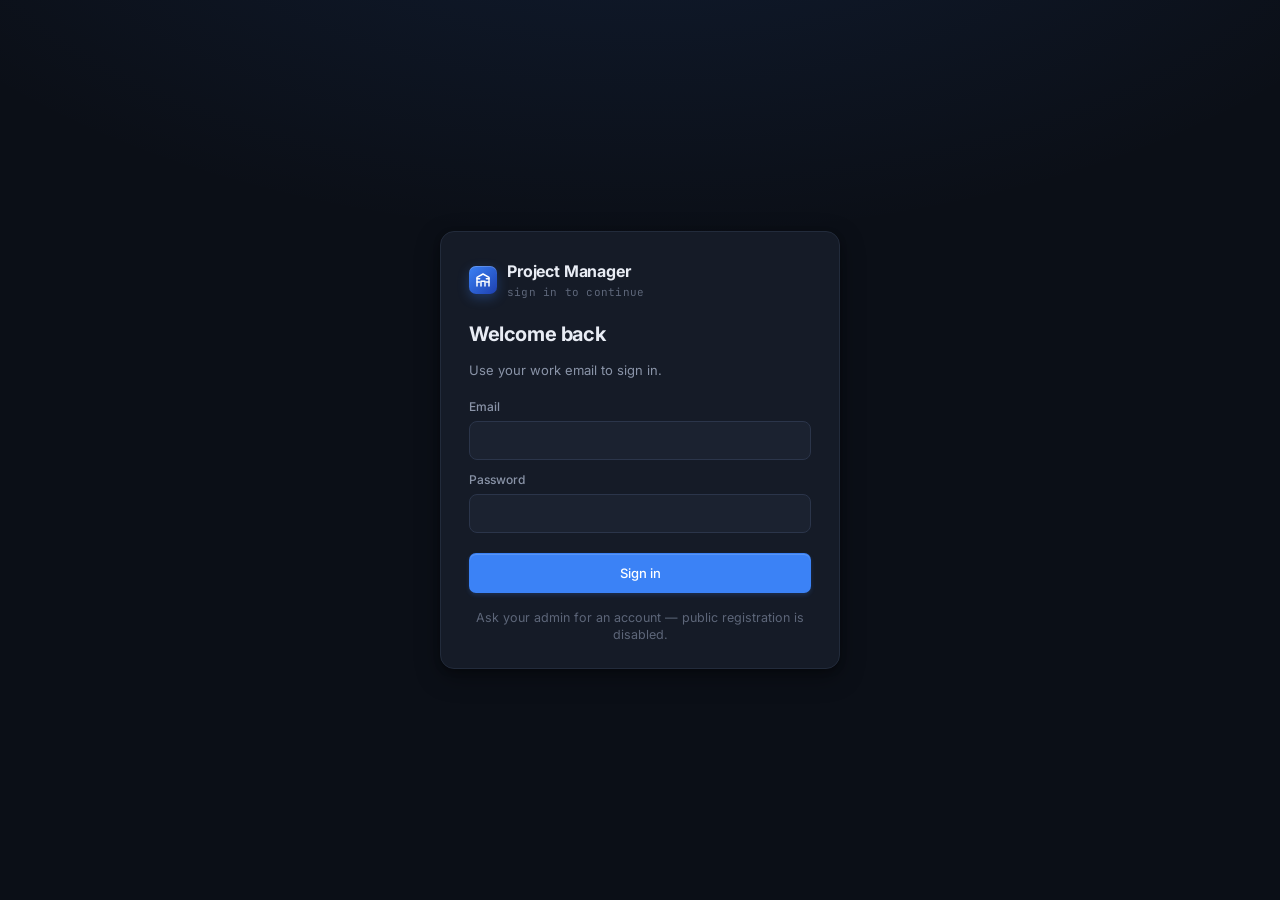
==== index.html @ 5e2c06a9 "Implement phase 3 label taxonomy upgrades" ====
<!doctype html>
<html lang="en">
<head>
<meta charset="utf-8" />
<meta name="viewport" content="width=device-width, initial-scale=1" />
<title>Project Manager</title>
<link rel="preconnect" href="https://fonts.googleapis.com">
<link rel="preconnect" href="https://fonts.gstatic.com" crossorigin>
<link href="https://fonts.googleapis.com/css2?family=Inter:wght@400;500;600;700&family=JetBrains+Mono:wght@400;500;600&display=swap" rel="stylesheet">
<link rel="stylesheet" href="assets/css/app.css?v=7">
</head>
<body>
<div id="root"></div>

<script src="assets/js/icons.js?v=7"></script>
<script src="assets/js/api.js?v=7"></script>
<script src="assets/js/ui.js?v=7"></script>
<script src="assets/js/views/dashboard.js?v=7"></script>
<script src="assets/js/views/kanban.js?v=7"></script>
<script src="assets/js/views/list.js?v=7"></script>
<script src="assets/js/views/checklist.js?v=7"></script>
<script src="assets/js/views/calendar.js?v=7"></script>
<script src="assets/js/views/detail.js?v=7"></script>
<script src="assets/js/app.js?v=7"></script>
</body>
</html>
---- assets/css/app.css ----
/* ---------- TOKENS ---------- */
:root{
  /* surfaces, warm-cool neutral with slight blue tilt */
  --bg-0: #0B0F17;        /* app background */
  --bg-1: #10151F;        /* sidebar */
  --bg-2: #151B27;        /* panels */
  --bg-3: #1B2230;        /* cards */
  --bg-4: #232B3C;        /* hover */
  --bg-5: #2D3649;        /* pressed / strong hover */
  --line: #222B3B;
  --line-2: #2B354A;

  --fg-0: #E8ECF4;
  --fg-1: #C6CDDC;
  --fg-2: #8A94A8;
  --fg-3: #5D6679;
  --fg-4: #434B5C;

  /* accent (blue) */
  --acc-0: #3B82F6;
  --acc-1: #60A5FA;
  --acc-2: #1E40AF;
  --acc-soft: rgba(59,130,246,0.12);
  --acc-border: rgba(59,130,246,0.35);

  /* statuses */
  --green: #22C55E;
  --green-soft: rgba(34,197,94,0.14);
  --amber: #F59E0B;
  --amber-soft: rgba(245,158,11,0.14);
  --red: #EF4444;
  --red-soft: rgba(239,68,68,0.14);
  --violet: #A855F7;
  --violet-soft: rgba(168,85,247,0.14);
  --cyan: #06B6D4;
  --cyan-soft: rgba(6,182,212,0.14);
  --pink: #EC4899;
  --pink-soft: rgba(236,72,153,0.14);

  --radius-sm: 6px;
  --radius: 10px;
  --radius-lg: 14px;

  --shadow-1: 0 1px 0 rgba(255,255,255,0.03) inset, 0 1px 2px rgba(0,0,0,0.4);
  --shadow-2: 0 8px 24px rgba(0,0,0,0.35), 0 2px 6px rgba(0,0,0,0.25);
  --shadow-pop: 0 16px 40px rgba(0,0,0,0.55), 0 2px 8px rgba(0,0,0,0.4);

  --font-sans: 'Inter', -apple-system, system-ui, sans-serif;
  --font-mono: 'JetBrains Mono', ui-monospace, Menlo, monospace;
}

*, *::before, *::after { box-sizing: border-box; }
html, body { margin:0; padding:0; background: var(--bg-0); color: var(--fg-0); font-family: var(--font-sans); font-size: 14px; line-height: 1.4; -webkit-font-smoothing: antialiased; }
body { min-height: 100vh; overflow: hidden; }
button { font: inherit; color: inherit; background: none; border: 0; cursor: pointer; padding: 0; }
input, textarea { font: inherit; color: inherit; }
::selection { background: var(--acc-soft); color: var(--fg-0); }
::-webkit-scrollbar { width: 10px; height: 10px; }
::-webkit-scrollbar-track { background: transparent; }
::-webkit-scrollbar-thumb { background: var(--bg-4); border-radius: 10px; border: 2px solid transparent; background-clip: padding-box; }
::-webkit-scrollbar-thumb:hover { background: var(--bg-5); background-clip: padding-box; border: 2px solid transparent; }

/* ---------- LAYOUT ---------- */
.app { display: grid; grid-template-columns: 248px 1fr; height: 100vh; width: 100vw; }

/* SIDEBAR */
.sidebar { background: var(--bg-1); border-right: 1px solid var(--line); display: flex; flex-direction: column; min-height: 0; }
.brand { display: flex; align-items: center; gap: 10px; padding: 18px 16px 16px; }
.brand-mark {
  width: 28px; height: 28px; border-radius: 7px;
  background: linear-gradient(135deg, #3B82F6 0%, #1E40AF 100%);
  display: grid; place-items: center; color: white;
  box-shadow: 0 4px 12px rgba(59,130,246,0.3), inset 0 1px 0 rgba(255,255,255,0.2);
  position: relative;
}
.brand-mark svg { width: 16px; height: 16px; }
.brand-name { font-weight: 700; letter-spacing: -0.01em; font-size: 14.5px; }
.brand-sub { font-size: 11px; color: var(--fg-3); font-family: var(--font-mono); margin-top: 1px; letter-spacing: 0.02em; }

.workspace-switcher {
  margin: 4px 10px 10px; padding: 8px 10px; border-radius: 8px;
  display: flex; align-items: center; gap: 10px; cursor: pointer;
  border: 1px solid transparent;
}
.workspace-switcher:hover { background: var(--bg-2); border-color: var(--line-2); }
.ws-avatar { width: 24px; height: 24px; border-radius: 6px; background: linear-gradient(135deg, #64748B, #334155); display:grid; place-items:center; font-weight:600; font-size: 11px; color: white; }
.ws-name { font-size: 13px; font-weight: 500; flex: 1; }
.ws-chev { color: var(--fg-3); }

.nav-section { padding: 4px 10px; }
.nav-label { font-size: 10.5px; letter-spacing: 0.08em; text-transform: uppercase; color: var(--fg-3); padding: 10px 10px 6px; font-weight: 600; display:flex; align-items:center; justify-content:space-between; }
.nav-label .add { opacity: 0; transition: opacity 0.15s; color: var(--fg-2); width: 16px; height: 16px; display:grid; place-items:center; border-radius: 4px; cursor: pointer; }
.nav-section:hover .add { opacity: 1; }
.nav-label .add:hover { background: var(--bg-3); color: var(--fg-0); }

.nav-item {
  display: flex; align-items: center; gap: 10px;
  padding: 7px 10px; border-radius: 7px; color: var(--fg-1);
  font-size: 13px; cursor: pointer; user-select: none;
  position: relative;
}
.nav-item:hover { background: var(--bg-2); color: var(--fg-0); }
.nav-item.active { background: var(--acc-soft); color: var(--fg-0); }
.nav-item.active::before {
  content:''; position: absolute; left: -10px; top: 50%; transform: translateY(-50%);
  width: 3px; height: 18px; background: var(--acc-0); border-radius: 0 3px 3px 0;
}
.nav-item .icon { width: 16px; height: 16px; color: var(--fg-2); flex-shrink: 0; }
.nav-item.active .icon { color: var(--acc-1); }
.nav-item .count { margin-left: auto; font-size: 11px; color: var(--fg-3); font-family: var(--font-mono); }
.nav-item .dot { width:8px; height: 8px; border-radius: 50%; margin-left: auto; }

.nav-proj { display: flex; align-items: center; gap: 10px; padding: 6px 10px; border-radius: 7px; color: var(--fg-1); font-size: 13px; cursor: pointer; }
.nav-proj:hover { background: var(--bg-2); color: var(--fg-0); }
.nav-proj.active { background: var(--acc-soft); color: var(--fg-0); }
.nav-proj .proj-dot { width: 10px; height: 10px; border-radius: 3px; flex-shrink: 0; }
.nav-proj .proj-name { flex:1; overflow: hidden; text-overflow: ellipsis; white-space: nowrap; }
.nav-proj .proj-count { font-size: 11px; color: var(--fg-3); font-family: var(--font-mono); }

.sidebar-scroll { overflow-y: auto; flex: 1; padding-bottom: 8px; }

.sidebar-footer { padding: 10px; border-top: 1px solid var(--line); display: flex; align-items: center; gap: 10px; }
.avatar { width: 28px; height: 28px; border-radius: 50%; display: grid; place-items: center; font-size: 11px; font-weight: 600; color: white; flex-shrink: 0; background-size: cover; background-position: center; }
.me { font-size: 12.5px; font-weight: 500; }
.me-role { font-size: 11px; color: var(--fg-3); }

/* MAIN */
.main { display: flex; flex-direction: column; min-width: 0; min-height: 0; }
.topbar {
  height: 52px; border-bottom: 1px solid var(--line); padding: 0 20px;
  display: flex; align-items: center; gap: 14px; background: var(--bg-0);
}
.crumbs { display: flex; align-items: center; gap: 8px; font-size: 13px; color: var(--fg-2); }
.crumbs .sep { color: var(--fg-4); }
.crumbs .cur { color: var(--fg-0); font-weight: 600; }

.search {
  margin-left: auto; display: flex; align-items: center; gap: 8px;
  background: var(--bg-2); border: 1px solid var(--line); border-radius: 8px;
  padding: 6px 10px; width: 280px; transition: all 0.15s;
}
.search:focus-within { border-color: var(--acc-border); background: var(--bg-3); box-shadow: 0 0 0 3px var(--acc-soft); }
.search input { flex:1; background: none; border: 0; outline: none; font-size: 13px; color: var(--fg-0); }
.search input::placeholder { color: var(--fg-3); }
.search .kbd { font-family: var(--font-mono); font-size: 10.5px; color: var(--fg-3); background: var(--bg-3); border: 1px solid var(--line-2); padding: 1px 5px; border-radius: 4px; }
.search:focus-within .kbd { display: none; }

.icon-btn { width: 32px; height: 32px; border-radius: 7px; display: grid; place-items: center; color: var(--fg-2); position: relative; }
.icon-btn:hover { background: var(--bg-2); color: var(--fg-0); }
.icon-btn .icon { width: 16px; height: 16px; }
.icon-btn.sm { width: 22px; height: 22px; }

.btn {
  display: inline-flex; align-items: center; gap: 6px; padding: 6px 12px;
  border-radius: 7px; font-size: 13px; font-weight: 500;
  transition: all 0.12s; border: 1px solid transparent;
}
.btn-primary { background: var(--acc-0); color: white; box-shadow: 0 1px 0 rgba(255,255,255,0.15) inset, 0 2px 4px rgba(59,130,246,0.2); }
.btn-primary:hover { background: var(--acc-1); transform: translateY(-0.5px); }
.btn-primary:active { transform: translateY(0); }
.btn-primary:disabled { opacity: 0.55; cursor: not-allowed; transform: none; }
.btn-ghost { color: var(--fg-1); border-color: var(--line-2); background: var(--bg-2); }
.btn-ghost:hover { background: var(--bg-3); color: var(--fg-0); }
.btn-muted { color: var(--fg-1); background: transparent; }
.btn-muted:hover { background: var(--bg-2); color: var(--fg-0); }

/* View switcher tabs */
.view-tabs { display: flex; gap: 2px; background: var(--bg-2); padding: 3px; border-radius: 8px; border: 1px solid var(--line); }
.view-tab { padding: 5px 11px; border-radius: 6px; font-size: 12.5px; color: var(--fg-2); display: flex; align-items: center; gap: 6px; font-weight: 500; }
.view-tab:hover { color: var(--fg-0); }
.view-tab.active { background: var(--bg-4); color: var(--fg-0); box-shadow: 0 1px 2px rgba(0,0,0,0.2); }
.view-tab .icon { width: 14px; height: 14px; }

/* Filters row */
.filters {
  padding: 12px 20px; display: flex; align-items: center; gap: 10px;
  border-bottom: 1px solid var(--line); flex-shrink: 0;
}
.filters-sep { width: 1px; height: 20px; background: var(--line); margin: 0 4px; }

.chip {
  display: inline-flex; align-items: center; gap: 6px;
  padding: 4px 10px; border-radius: 999px; font-size: 12px; font-weight: 500;
  background: var(--bg-3); color: var(--fg-1); border: 1px solid var(--line-2);
  cursor: pointer;
}
.chip:hover { background: var(--bg-4); }
.chip .icon { width: 12px; height: 12px; color: var(--fg-3); }
.chip.active { background: var(--acc-soft); color: var(--acc-1); border-color: var(--acc-border); }
.chip.active .icon { color: var(--acc-1); }

.filter-pill {
  display: inline-flex; align-items: center; gap: 6px;
  padding: 5px 10px; border-radius: 8px; font-size: 12.5px;
  background: var(--bg-2); color: var(--fg-1); border: 1px dashed var(--line-2);
}
.filter-pill:hover { background: var(--bg-3); border-style: solid; }
.filter-pill .icon { width: 12px; height: 12px; }

/* content area */
.content { flex: 1; min-height: 0; overflow: auto; position: relative; }

/* ---------- TAGS / BADGES ---------- */
.tag { display: inline-flex; align-items: center; gap: 5px; padding: 2px 8px; border-radius: 5px; font-size: 11.5px; font-weight: 500; letter-spacing: 0.01em; }
.tag.green { background: var(--green-soft); color: #86EFAC; }
.tag.amber { background: var(--amber-soft); color: #FCD34D; }
.tag.red { background: var(--red-soft); color: #FCA5A5; }
.tag.violet { background: var(--violet-soft); color: #D8B4FE; }
.tag.cyan { background: var(--cyan-soft); color: #67E8F9; }
.tag.pink { background: var(--pink-soft); color: #F9A8D4; }
.tag.blue { background: var(--acc-soft); color: var(--acc-1); }
.tag.slate { background: var(--bg-4); color: var(--fg-1); }
.tag.small { font-size: 10.5px; padding: 1px 6px; }

.prio { display: inline-flex; align-items: center; gap: 5px; font-size: 12px; }
.prio.p0 { color: #FCA5A5; }
.prio.p1 { color: #FCD34D; }
.prio.p2 { color: var(--acc-1); }
.prio.p3 { color: var(--fg-2); }

/* ---------- AVATARS ---------- */
.av-stack { display: flex; }
.av-stack .avatar { width: 22px; height: 22px; font-size: 10px; border: 2px solid var(--bg-3); margin-left: -6px; box-shadow: 0 0 0 0 transparent; }
.av-stack .avatar:first-child { margin-left: 0; }
.av-more { width: 22px; height: 22px; border-radius: 50%; background: var(--bg-4); color: var(--fg-1); display:grid; place-items:center; font-size: 10px; font-weight: 600; border: 2px solid var(--bg-3); margin-left: -6px; }

/* ---------- POPOVER BASE ---------- */
.popover {
  position: absolute; z-index: 100; background: var(--bg-2);
  border: 1px solid var(--line-2); border-radius: 10px;
  box-shadow: var(--shadow-pop); padding: 6px;
  min-width: 220px;
  animation: scaleIn 0.12s ease-out; transform-origin: top left;
}
.popover-header { font-size: 11px; color: var(--fg-3); letter-spacing: 0.06em; text-transform: uppercase; padding: 8px 10px 6px; font-weight: 600; }
.pop-item { display:flex; align-items: center; gap: 10px; padding: 7px 10px; border-radius: 6px; cursor:pointer; font-size: 13px; }
.pop-item:hover { background: var(--bg-3); }
.pop-item.selected { background: var(--acc-soft); color: var(--acc-1); }
.pop-item .check { margin-left: auto; opacity: 0; color: var(--acc-1); }
.pop-item.selected .check { opacity: 1; }
.pop-search { padding: 2px; }
.pop-search input { width: 100%; background: var(--bg-3); border: 1px solid var(--line-2); border-radius: 7px; padding: 7px 10px; outline: none; font-size: 13px; }
.pop-search input:focus { border-color: var(--acc-border); box-shadow: 0 0 0 3px var(--acc-soft); }

/* ---------- Modals / drawers ---------- */
.scrim { position: fixed; inset: 0; background: rgba(0,0,0,0.5); z-index: 70; animation: fadeIn 0.15s; }
.scrim.light { background: rgba(0,0,0,0.4); }

.modal {
  position: fixed; top: 18%; left: 50%; transform: translateX(-50%);
  width: 560px; max-width: calc(100vw - 40px);
  background: var(--bg-2); border: 1px solid var(--line-2); border-radius: 14px;
  box-shadow: var(--shadow-pop); z-index: 71; animation: scaleIn 0.15s;
}
.modal-head { padding: 18px 20px 10px; border-bottom: 1px solid var(--line); }
.modal-head-label { font-size: 11px; color: var(--fg-3); letter-spacing: 0.06em; text-transform: uppercase; font-weight: 600; margin-bottom: 10px; }
.modal-title-input { width: 100%; background: transparent; border: none; outline: none; font-size: 17px; font-weight: 500; color: var(--fg-0); }
.modal-body { padding: 14px; display: flex; flex-wrap: wrap; gap: 8px; }
.modal-foot { display: flex; justify-content: space-between; align-items: center; padding: 10px 14px; border-top: 1px solid var(--line); }
.modal-foot .hint { font-size: 11.5px; color: var(--fg-3); }
.modal-foot .kbd-inline { font-family: var(--font-mono); background: var(--bg-3); padding: 1px 5px; border-radius: 4px; border: 1px solid var(--line-2); }

.drawer {
  position: fixed; top: 0; right: 0; bottom: 0; width: 520px; max-width: 100vw;
  background: var(--bg-2); border-left: 1px solid var(--line);
  z-index: 51; display: flex; flex-direction: column;
  animation: slideInRight 0.2s ease-out; box-shadow: var(--shadow-pop);
}
.drawer-head { padding: 14px 18px; display: flex; align-items: center; gap: 10px; border-bottom: 1px solid var(--line); }
.drawer-body { flex: 1; overflow-y: auto; padding: 18px 20px 30px; }

/* ---------- Generic card (dashboard) ---------- */
.card { background: var(--bg-2); border: 1px solid var(--line); border-radius: 12px; overflow: hidden; }
.card-head { padding: 14px 16px 10px; display: flex; justify-content: space-between; align-items: flex-start; }
.card-head h3 { font-size: 14px; font-weight: 600; letter-spacing: -0.01em; margin: 0; }
.card-head .sub { font-size: 12px; color: var(--fg-3); margin-top: 2px; }

/* ---------- List view ---------- */
.list-wrap { background: var(--bg-2); border: 1px solid var(--line); border-radius: 12px; overflow: hidden; }
.list-header, .list-row {
  display: grid;
  grid-template-columns: 26px 60px 1fr 140px 120px 110px 110px 80px 50px;
  padding: 10px 14px; align-items: center;
}
.list-header { border-bottom: 1px solid var(--line); font-size: 11px; color: var(--fg-3); letter-spacing: 0.06em; text-transform: uppercase; font-weight: 600; background: var(--bg-1); }
.list-group-head { display: flex; align-items: center; gap: 8px; padding: 10px 14px; background: var(--bg-1); cursor: pointer; border-top: 1px solid var(--line); border-bottom: 1px solid var(--line); }
.list-row { border-top: 1px solid var(--line); background: var(--bg-2); cursor: pointer; font-size: 13px; transition: background 0.1s; }
.list-row:hover { background: var(--bg-3); }
.list-row.done .title { text-decoration: line-through; color: var(--fg-3); }
.segmented { display: flex; align-items: center; gap: 6px; background: var(--bg-2); border: 1px solid var(--line); padding: 3px; border-radius: 8px; }
.segmented-label { font-size: 11.5px; color: var(--fg-3); padding: 0 6px; font-weight: 500; }
.segmented button { padding: 4px 10px; border-radius: 6px; font-size: 12px; color: var(--fg-2); font-weight: 500; }
.segmented button.active { background: var(--bg-4); color: var(--fg-0); }

/* ---------- Kanban ---------- */
.kb-board { display: flex; gap: 14px; padding: 20px; align-items: flex-start; min-height: 100%; overflow-x: auto; }
.kb-col { width: 300px; flex-shrink: 0; display: flex; flex-direction: column; max-height: calc(100vh - 180px); }
.kb-col-head {
  padding: 10px 12px; display: flex; align-items: center; gap: 8px;
  background: var(--bg-2); border: 1px solid var(--line);
  border-radius: 10px 10px 0 0; border-bottom: none;
  transition: all 0.15s;
}
.kb-col-head.drag-over { background: var(--bg-3); border-color: var(--acc-border); }
.kb-col-body {
  flex: 1; overflow-y: auto; padding: 8px;
  background: var(--bg-1); border: 1px solid var(--line);
  border-top: none; border-radius: 0 0 10px 10px;
  display: flex; flex-direction: column; gap: 8px;
  transition: all 0.15s; min-height: 100px;
}
.kb-col-body.drag-over { background: rgba(59,130,246,0.04); border-color: var(--acc-border); }
.kb-card {
  background: var(--bg-3); border: 1px solid var(--line-2); border-radius: 8px;
  padding: 10px; cursor: pointer; position: relative;
  transition: border-color 0.15s, transform 0.15s, box-shadow 0.15s;
}
.kb-card:hover { border-color: var(--acc-border); box-shadow: var(--shadow-2); }
.kb-card.dragging { opacity: 0.4; transform: scale(0.98); }
.kb-card-strip { position: absolute; top: 0; left: 0; right: 0; height: 2px; border-radius: 8px 8px 0 0; }

/* ---------- Checklist ---------- */
.checklist-wrap { max-width: 820px; margin: 0 auto; padding: 24px 24px 60px; }
.checkbox {
  width: 16px; height: 16px; border-radius: 4px;
  border: 1.5px solid var(--fg-4); background: transparent;
  display: grid; place-items: center; transition: all 0.15s; cursor: pointer;
}
.checkbox.checked { border-color: var(--green); background: var(--green); }
.checkbox svg { stroke: white; }

/* ---------- Calendar ---------- */
.cal-grid { display: grid; grid-template-columns: repeat(7, 1fr); border: 1px solid var(--line); border-radius: 12px; overflow: hidden; background: var(--bg-2); flex: 1; min-height: 0; }
.cal-dow { padding: 10px 12px; font-size: 10.5px; color: var(--fg-3); font-weight: 600; letter-spacing: 0.06em; border-bottom: 1px solid var(--line); background: var(--bg-1); }
.cal-cell { min-height: 110px; padding: 6px; display: flex; flex-direction: column; gap: 3px; min-width: 0; }
.cal-cell:not(:nth-child(7n)):not(.last-row) { border-right: 1px solid var(--line); }
.cal-cell.not-in-month { background: var(--bg-1); opacity: 0.55; }
.cal-daynum { font-size: 11.5px; font-weight: 600; width: 20px; height: 20px; border-radius: 5px; display: grid; place-items: center; color: var(--fg-1); }
.cal-daynum.today { background: var(--acc-0); color: white; }
.cal-cell.not-in-month .cal-daynum { color: var(--fg-4); }
.cal-event { font-size: 11px; padding: 3px 6px; border-radius: 4px; cursor: pointer; overflow: hidden; white-space: nowrap; font-weight: 500; display: flex; align-items: center; min-width: 0; }
.cal-event .icon { flex-shrink: 0; }
.cal-event.done { text-decoration: line-through; opacity: 0.55; }

/* ---------- Animations ---------- */
@keyframes slideInRight { from { transform: translateX(20px); opacity: 0; } to { transform: translateX(0); opacity: 1; } }
@keyframes fadeIn { from { opacity: 0; } to { opacity: 1; } }
@keyframes scaleIn { from { transform: scale(0.96); opacity: 0; } to { transform: scale(1); opacity: 1; } }
@keyframes popIn { 0% { transform: scale(0.8); opacity: 0; } 60% { transform: scale(1.05); } 100% { transform: scale(1); opacity: 1; } }

.spin { animation: spin 0.8s linear infinite; }
@keyframes spin { to { transform: rotate(360deg); } }

/* ---------- misc ---------- */
.empty { color: var(--fg-3); font-size: 13px; padding: 40px 20px; text-align: center; }
.hstack { display: flex; align-items: center; gap: 8px; }
.vstack { display: flex; flex-direction: column; gap: 4px; }
.hide { display: none !important; }
.mono { font-family: var(--font-mono); }
.notif-dot { position: absolute; top: 6px; right: 6px; width: 6px; height: 6px; border-radius: 50%; background: var(--red); }

.toast-host { position: fixed; bottom: 20px; right: 20px; display: flex; flex-direction: column; gap: 8px; z-index: 1000; }
.toast { background: var(--bg-3); border: 1px solid var(--line-2); color: var(--fg-0); padding: 10px 14px; border-radius: 8px; font-size: 13px; box-shadow: var(--shadow-2); animation: slideInRight 0.15s; max-width: 320px; }
.toast.error { border-color: rgba(239,68,68,0.4); color: #FCA5A5; }
.toast.success { border-color: rgba(34,197,94,0.4); color: #86EFAC; }

/* ---------- Settings modal (admin) ---------- */
.settings-modal {
  position: fixed; top: 5vh; left: 50%; transform: translateX(-50%);
  width: 960px; max-width: calc(100vw - 40px); height: 90vh;
  background: var(--bg-2); border: 1px solid var(--line-2); border-radius: 14px;
  box-shadow: var(--shadow-pop); z-index: 71;
  display: flex; flex-direction: column; animation: scaleIn 0.15s;
}
.settings-head { display: flex; align-items: center; gap: 10px; padding: 14px 18px; border-bottom: 1px solid var(--line); }
.settings-head > .icon { color: var(--fg-2); }
.settings-title { font-size: 15px; font-weight: 600; flex: 1; }
.settings-layout { display: grid; grid-template-columns: 180px 1fr; flex: 1; min-height: 0; }
.settings-tabs {
  display: flex; flex-direction: column; gap: 2px; padding: 12px 10px;
  border-right: 1px solid var(--line); background: var(--bg-1);
  overflow-y: auto; min-height: 0;
}
.settings-tab {
  display: flex; align-items: center; gap: 8px; padding: 7px 10px;
  border-radius: 6px; color: var(--fg-1); font-size: 13px;
  font-weight: 500; text-align: left;
}
.settings-tab:hover { background: var(--bg-2); }
.settings-tab.active { background: var(--acc-soft); color: var(--acc-1); }
.settings-tab.active .icon { color: var(--acc-1); }
.settings-tab .icon { color: var(--fg-2); }
.settings-body { overflow: auto; padding: 20px 24px; }

.settings-section-head {
  display: flex; align-items: flex-start; justify-content: space-between;
  margin-bottom: 14px; gap: 14px;
}
.settings-section-head h3 { font-size: 15px; font-weight: 600; margin: 0; letter-spacing: -0.01em; }
.settings-section-head .sub { font-size: 12px; color: var(--fg-3); margin-top: 2px; max-width: 520px; }

.settings-list {
  background: var(--bg-3); border: 1px solid var(--line);
  border-radius: 10px; overflow: hidden;
}
.settings-row {
  display: flex; align-items: center; gap: 12px;
  padding: 10px 14px; border-top: 1px solid var(--line); font-size: 13px;
}
.settings-row:first-child { border-top: none; }
.settings-row.archived { opacity: 0.65; }
.settings-row .row-main { flex: 1; min-width: 0; display: flex; flex-direction: column; gap: 3px; }
.settings-row .row-title { font-weight: 500; color: var(--fg-0); display: flex; align-items: center; gap: 8px; }
.settings-row .row-meta { font-size: 11.5px; color: var(--fg-3); display: flex; align-items: center; gap: 10px; flex-wrap: wrap; }
.settings-row .row-actions { display: flex; gap: 4px; flex-shrink: 0; }

.settings-form {
  background: var(--bg-3); border: 1px solid var(--acc-border);
  border-radius: 10px; padding: 14px; margin-bottom: 14px;
  display: grid; grid-template-columns: 1fr 1fr; gap: 12px;
}
.settings-form .full { grid-column: 1 / -1; }
.settings-form label {
  display: block; font-size: 11.5px; color: var(--fg-3);
  font-weight: 500; margin-bottom: 4px; letter-spacing: 0.02em;
}
.settings-form input[type=text], .settings-form input[type=number],
.settings-form input[type=date], .settings-form input[type=password],
.settings-form select, .settings-form textarea {
  width: 100%; background: var(--bg-2); border: 1px solid var(--line-2);
  border-radius: 7px; padding: 7px 10px; color: var(--fg-0);
  outline: none; font-size: 13px; font-family: inherit;
}
.settings-form input:focus, .settings-form select:focus, .settings-form textarea:focus {
  border-color: var(--acc-border); box-shadow: 0 0 0 3px var(--acc-soft);
}
.settings-form textarea { resize: vertical; min-height: 60px; }
.settings-form .form-foot { grid-column: 1 / -1; display: flex; justify-content: flex-end; align-items: center; gap: 8px; }
.settings-form .form-foot .err { color: #FCA5A5; font-size: 12px; margin-right: auto; }
.settings-form .palette { display: flex; gap: 6px; flex-wrap: wrap; }
.settings-form .swatch {
  width: 24px; height: 24px; border-radius: 5px;
  border: 2px solid transparent; outline: 1px solid var(--line-2);
  cursor: pointer;
}
.settings-form .swatch.on { border-color: var(--fg-0); }
.settings-form .swatch.named { padding: 0; }
.settings-form .hint { font-size: 11.5px; color: var(--fg-3); margin-top: 4px; }

.settings-form .check-grid {
  display: grid; grid-template-columns: 1fr 1fr; gap: 6px 18px; align-items: center;
}
.settings-form .check-row { display: flex; align-items: center; gap: 8px; font-size: 13px; color: var(--fg-1); cursor: pointer; }
.settings-form .check-row input { width: auto; }

.toggle-switch {
  width: 34px; height: 20px; background: var(--bg-4); border-radius: 20px;
  position: relative; cursor: pointer; flex-shrink: 0; transition: background 0.15s;
}
.toggle-switch::after {
  content: ''; position: absolute; top: 2px; left: 2px;
  width: 16px; height: 16px; border-radius: 50%;
  background: var(--fg-1); transition: transform 0.15s;
}
.toggle-switch.on { background: var(--acc-0); }
.toggle-switch.on::after { transform: translateX(14px); background: white; }

.pill {
  display: inline-block; padding: 1px 7px; border-radius: 999px;
  background: var(--bg-4); color: var(--fg-2); font-size: 10.5px; font-weight: 600;
  letter-spacing: 0.04em; text-transform: uppercase;
}
.pill.warn { background: var(--amber-soft); color: #FCD34D; }
.pill.err  { background: var(--red-soft); color: #FCA5A5; }
.pill.ok   { background: var(--green-soft); color: #86EFAC; }
.pill.muted{ background: var(--bg-4); color: var(--fg-3); }

.settings-status { display: flex; gap: 10px; align-items: center; font-size: 12px; color: var(--fg-3); margin-top: 8px; }
.settings-status.err { color: #FCA5A5; }
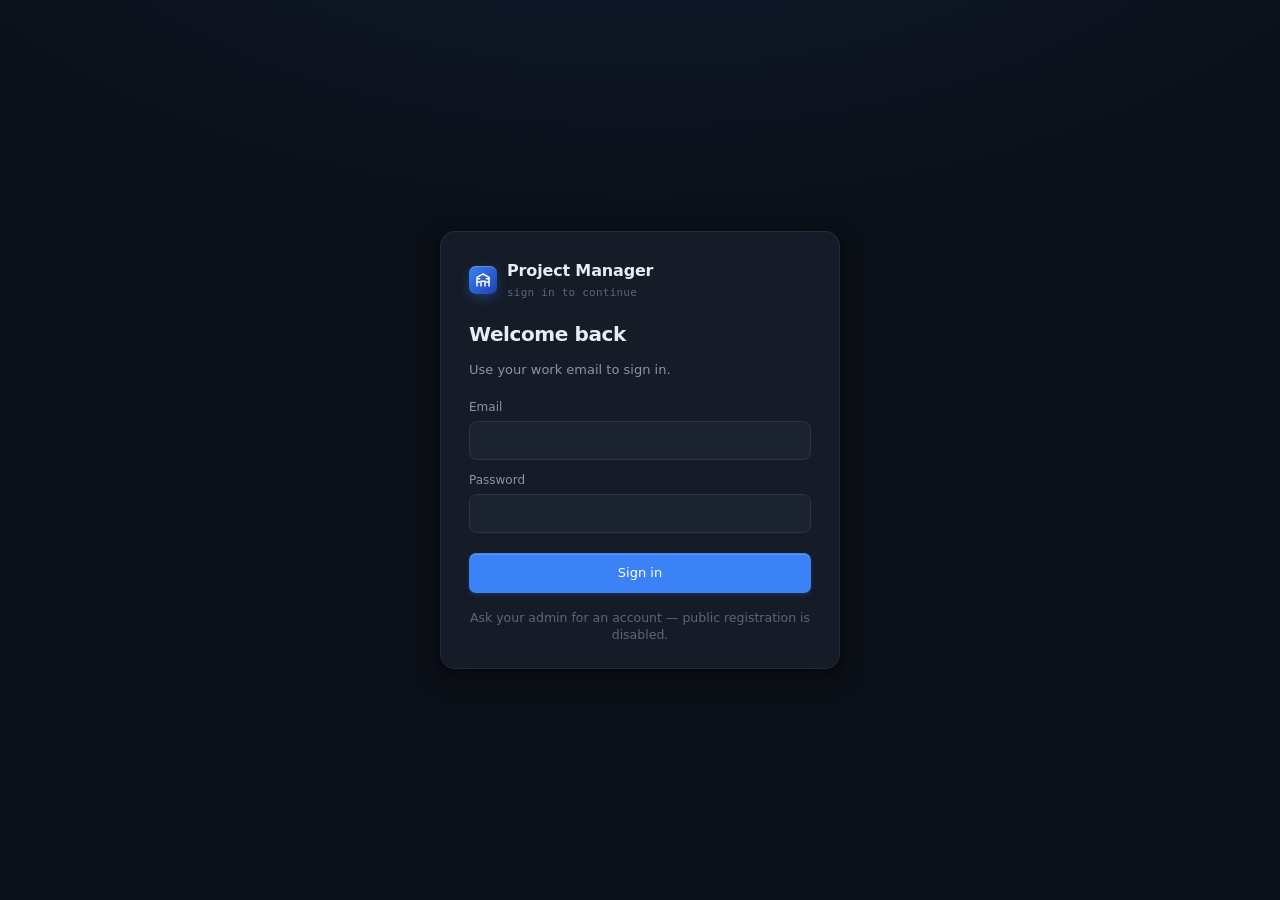
==== commit 52a357ac: "Audit fixes: lock seeder, fix bulk perms, repair update_task and recurring priority - pm_update_task" ====
--- a/index.html
+++ b/index.html
@@ -7,20 +7,20 @@
 <link rel="preconnect" href="https://fonts.googleapis.com">
 <link rel="preconnect" href="https://fonts.gstatic.com" crossorigin>
 <link href="https://fonts.googleapis.com/css2?family=Inter:wght@400;500;600;700&family=JetBrains+Mono:wght@400;500;600&display=swap" rel="stylesheet">
-<link rel="stylesheet" href="assets/css/app.css?v=7">
+<link rel="stylesheet" href="assets/css/app.css?v=10">
 </head>
 <body>
 <div id="root"></div>
 
-<script src="assets/js/icons.js?v=7"></script>
-<script src="assets/js/api.js?v=7"></script>
-<script src="assets/js/ui.js?v=7"></script>
-<script src="assets/js/views/dashboard.js?v=7"></script>
-<script src="assets/js/views/kanban.js?v=7"></script>
-<script src="assets/js/views/list.js?v=7"></script>
-<script src="assets/js/views/checklist.js?v=7"></script>
-<script src="assets/js/views/calendar.js?v=7"></script>
-<script src="assets/js/views/detail.js?v=7"></script>
-<script src="assets/js/app.js?v=7"></script>
+<script src="assets/js/icons.js?v=10"></script>
+<script src="assets/js/api.js?v=10"></script>
+<script src="assets/js/ui.js?v=10"></script>
+<script src="assets/js/views/dashboard.js?v=10"></script>
+<script src="assets/js/views/kanban.js?v=10"></script>
+<script src="assets/js/views/list.js?v=10"></script>
+<script src="assets/js/views/checklist.js?v=10"></script>
+<script src="assets/js/views/calendar.js?v=10"></script>
+<script src="assets/js/views/detail.js?v=10"></script>
+<script src="assets/js/app.js?v=10"></script>
 </body>
 </html>
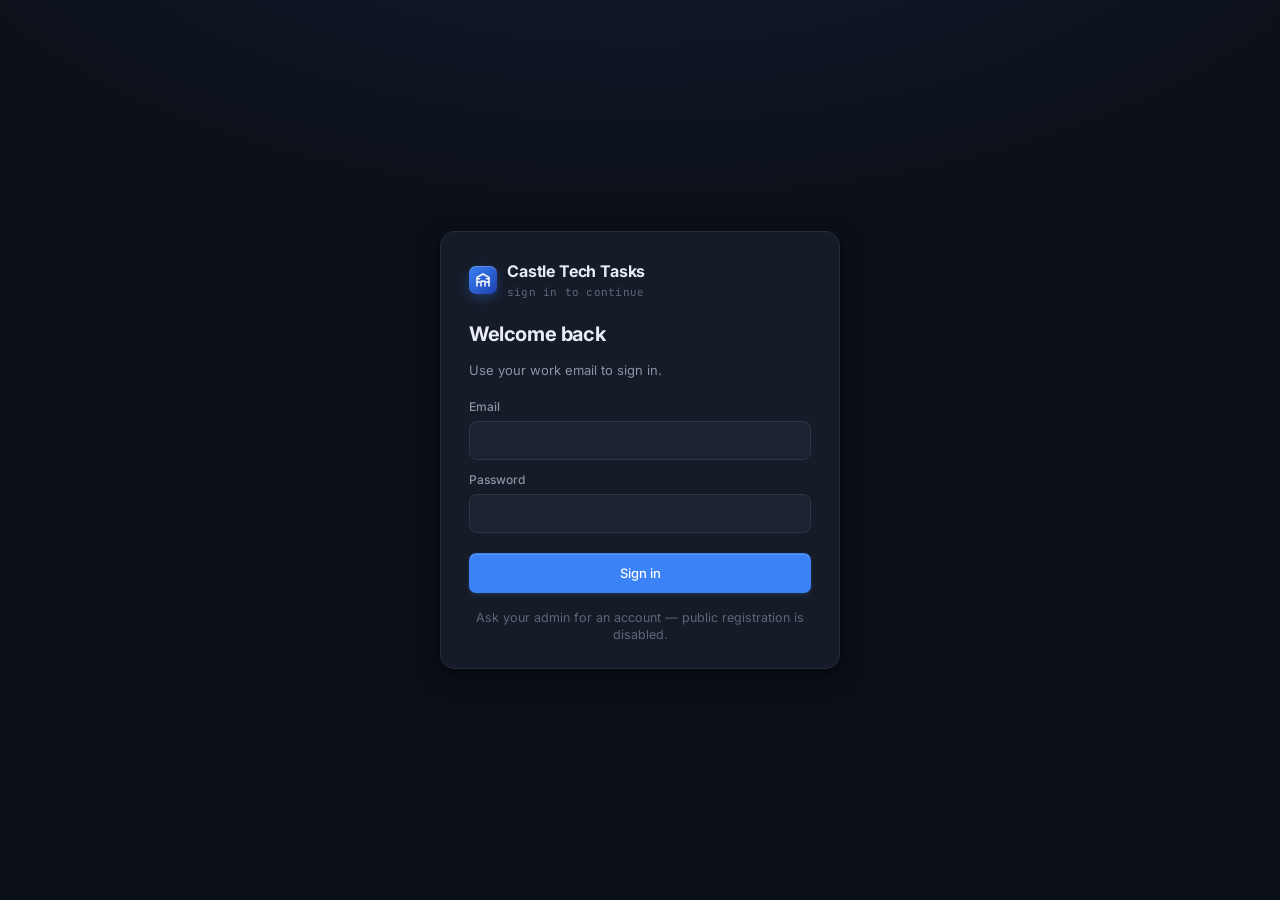
==== commit 5372f020: "fix: tighten single-team launch UX and branding" ====
--- a/index.html
+++ b/index.html
@@ -3,7 +3,7 @@
 <head>
 <meta charset="utf-8" />
 <meta name="viewport" content="width=device-width, initial-scale=1" />
-<title>Project Manager</title>
+<title>Castle Tech Tasks</title>
 <link rel="preconnect" href="https://fonts.googleapis.com">
 <link rel="preconnect" href="https://fonts.gstatic.com" crossorigin>
 <link href="https://fonts.googleapis.com/css2?family=Inter:wght@400;500;600;700&family=JetBrains+Mono:wght@400;500;600&display=swap" rel="stylesheet">
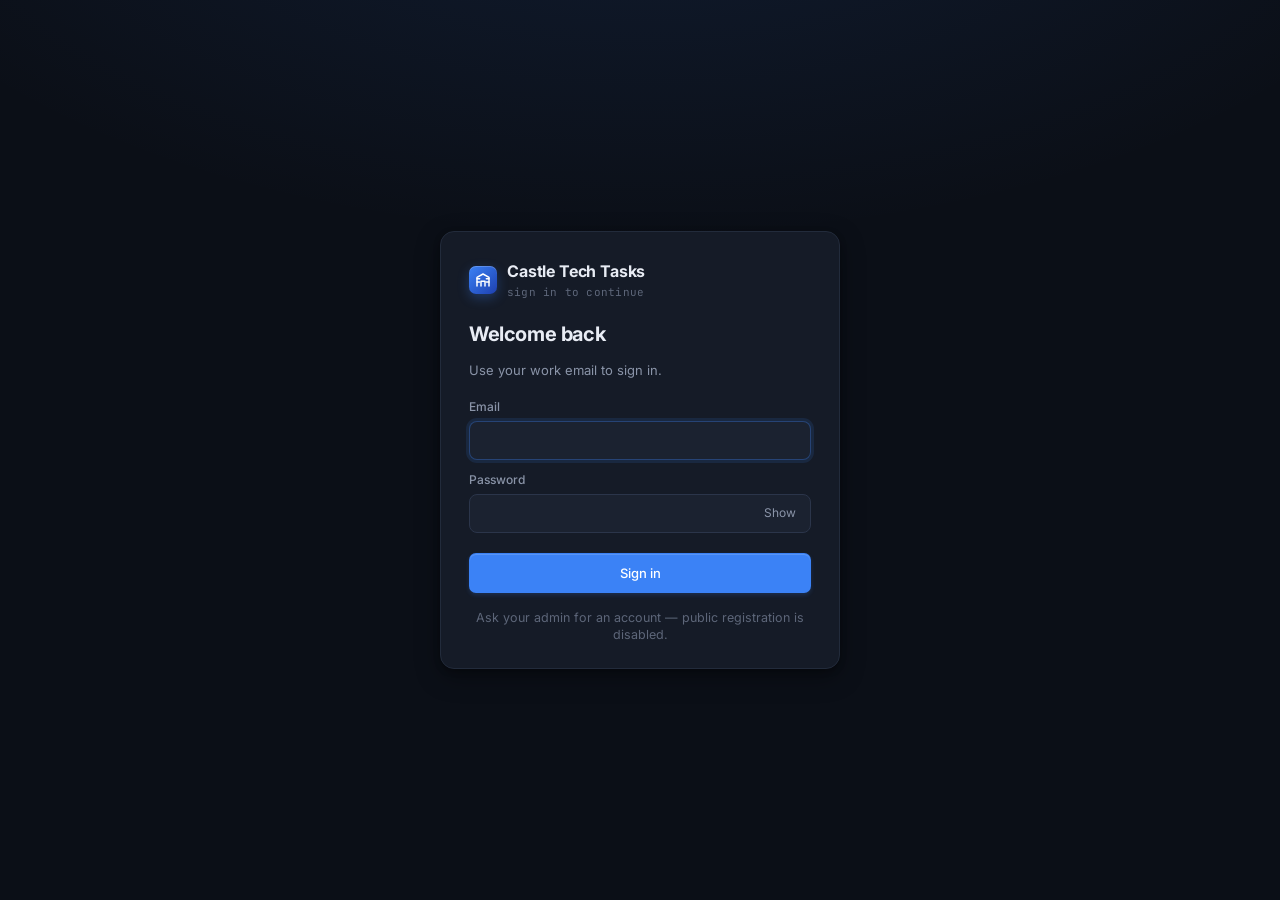
==== commit 7c31737f: "Polish UI/UX with accessibility and empty-state improvements" ====
--- a/index.html
+++ b/index.html
@@ -7,20 +7,21 @@
 <link rel="preconnect" href="https://fonts.googleapis.com">
 <link rel="preconnect" href="https://fonts.gstatic.com" crossorigin>
 <link href="https://fonts.googleapis.com/css2?family=Inter:wght@400;500;600;700&family=JetBrains+Mono:wght@400;500;600&display=swap" rel="stylesheet">
-<link rel="stylesheet" href="assets/css/app.css?v=10">
+<link rel="stylesheet" href="assets/css/app.css?v=11">
+<link rel="icon" type="image/svg+xml" href="assets/favicon.svg">
 </head>
 <body>
 <div id="root"></div>
 
-<script src="assets/js/icons.js?v=10"></script>
-<script src="assets/js/api.js?v=10"></script>
-<script src="assets/js/ui.js?v=10"></script>
-<script src="assets/js/views/dashboard.js?v=10"></script>
-<script src="assets/js/views/kanban.js?v=10"></script>
-<script src="assets/js/views/list.js?v=10"></script>
-<script src="assets/js/views/checklist.js?v=10"></script>
-<script src="assets/js/views/calendar.js?v=10"></script>
-<script src="assets/js/views/detail.js?v=10"></script>
-<script src="assets/js/app.js?v=10"></script>
+<script src="assets/js/icons.js?v=11"></script>
+<script src="assets/js/api.js?v=11"></script>
+<script src="assets/js/ui.js?v=11"></script>
+<script src="assets/js/views/dashboard.js?v=11"></script>
+<script src="assets/js/views/kanban.js?v=11"></script>
+<script src="assets/js/views/list.js?v=11"></script>
+<script src="assets/js/views/checklist.js?v=11"></script>
+<script src="assets/js/views/calendar.js?v=11"></script>
+<script src="assets/js/views/detail.js?v=11"></script>
+<script src="assets/js/app.js?v=11"></script>
 </body>
 </html>
--- a/assets/css/app.css
+++ b/assets/css/app.css
@@ -54,6 +54,16 @@
 body { min-height: 100vh; overflow: hidden; }
 button { font: inherit; color: inherit; background: none; border: 0; cursor: pointer; padding: 0; }
 input, textarea { font: inherit; color: inherit; }
+button:disabled,
+input:disabled,
+textarea:disabled { cursor: not-allowed; opacity: 0.65; }
+button:focus-visible,
+input:focus-visible,
+textarea:focus-visible,
+[tabindex]:focus-visible {
+  outline: 2px solid var(--acc-1);
+  outline-offset: 2px;
+}
 ::selection { background: var(--acc-soft); color: var(--fg-0); }
 ::-webkit-scrollbar { width: 10px; height: 10px; }
 ::-webkit-scrollbar-track { background: transparent; }
@@ -137,7 +147,7 @@
 .search {
   margin-left: auto; display: flex; align-items: center; gap: 8px;
   background: var(--bg-2); border: 1px solid var(--line); border-radius: 8px;
-  padding: 6px 10px; width: 280px; transition: all 0.15s;
+  padding: 6px 10px; width: min(320px, 44vw); min-width: 170px; transition: all 0.15s;
 }
 .search:focus-within { border-color: var(--acc-border); background: var(--bg-3); box-shadow: 0 0 0 3px var(--acc-soft); }
 .search input { flex:1; background: none; border: 0; outline: none; font-size: 13px; color: var(--fg-0); }
@@ -263,11 +273,17 @@
 .drawer {
   position: fixed; top: 0; right: 0; bottom: 0; width: 520px; max-width: 100vw;
   background: var(--bg-2); border-left: 1px solid var(--line);
-  z-index: 51; display: flex; flex-direction: column;
+  z-index: 72; display: flex; flex-direction: column;
   animation: slideInRight 0.2s ease-out; box-shadow: var(--shadow-pop);
 }
 .drawer-head { padding: 14px 18px; display: flex; align-items: center; gap: 10px; border-bottom: 1px solid var(--line); }
 .drawer-body { flex: 1; overflow-y: auto; padding: 18px 20px 30px; }
+
+@media (max-width: 768px) {
+  .drawer { width: 100vw; border-left: none; }
+  .drawer-head { padding: 12px 14px; }
+  .drawer-body { padding: 14px 14px 22px; }
+}
 
 /* ---------- Generic card (dashboard) ---------- */
 .card { background: var(--bg-2); border: 1px solid var(--line); border-radius: 12px; overflow: hidden; }
@@ -477,3 +493,18 @@
 
 .settings-status { display: flex; gap: 10px; align-items: center; font-size: 12px; color: var(--fg-3); margin-top: 8px; }
 .settings-status.err { color: #FCA5A5; }
+
+@media (max-width: 980px) {
+  .topbar { padding: 0 12px; gap: 8px; }
+  .crumbs { display: none; }
+  .search { width: min(250px, 52vw); }
+  .filters { padding: 10px 12px; gap: 8px; overflow-x: auto; }
+}
+
+@media (prefers-reduced-motion: reduce) {
+  *, *::before, *::after {
+    animation-duration: 0.01ms !important;
+    animation-iteration-count: 1 !important;
+    transition-duration: 0.01ms !important;
+  }
+}
